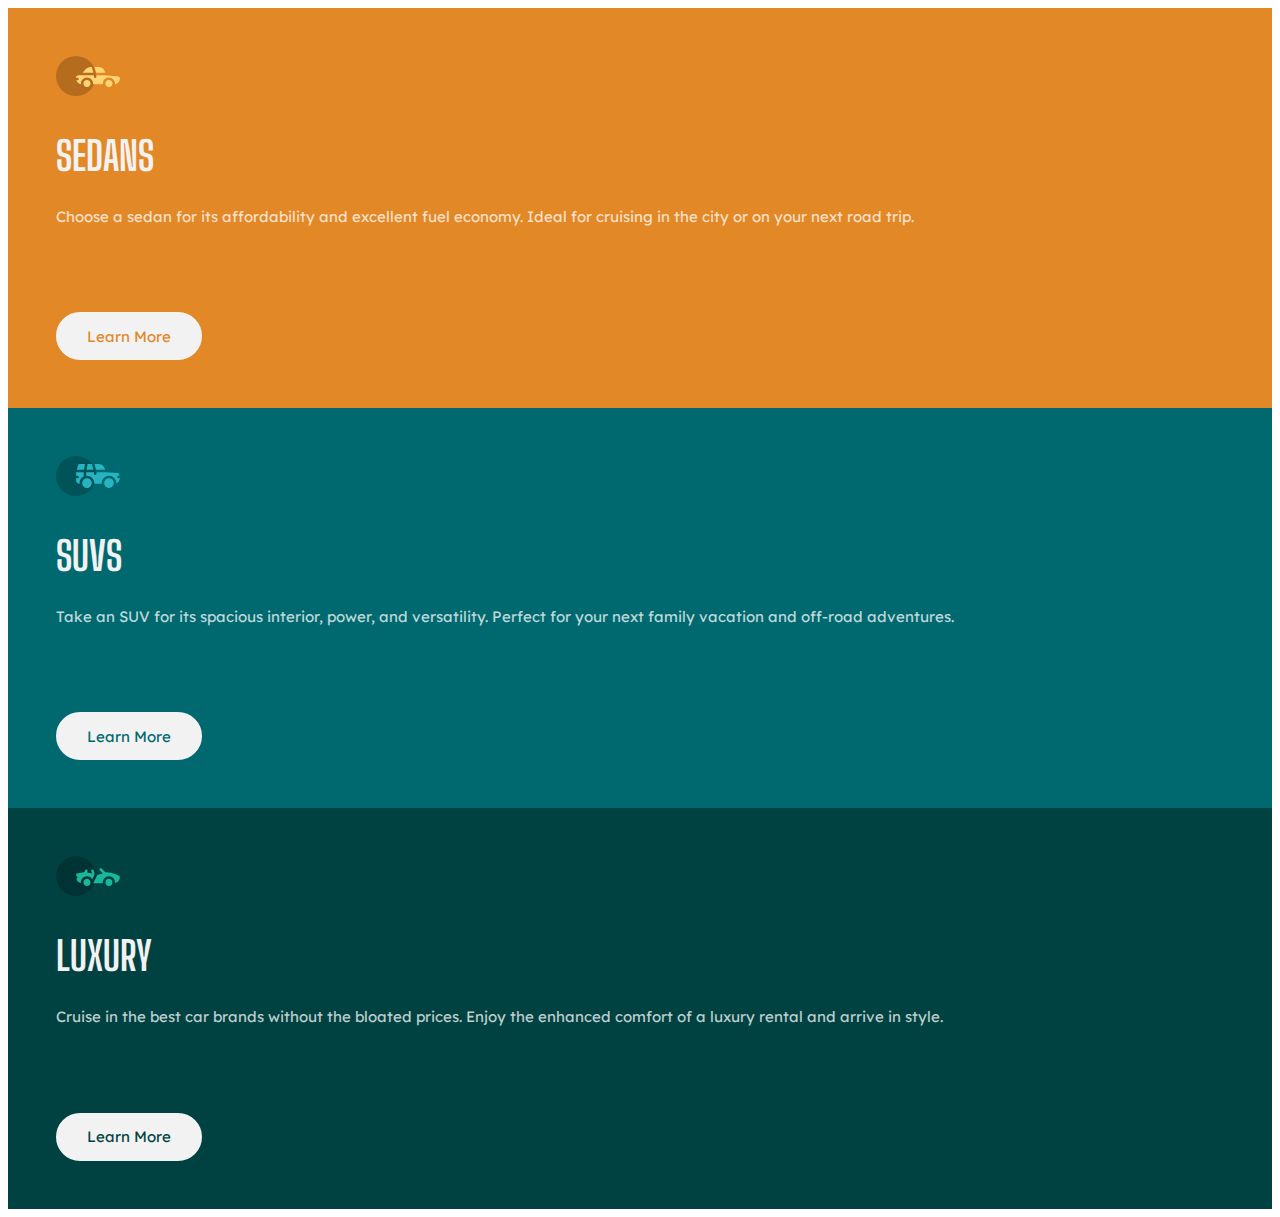
==== newbie/3-column-preview-card-component-main/index.html @ ac15ffae "initial commit - 3 column preview component" ====
<!DOCTYPE html>
<html lang="en">
<head>
  <meta charset="UTF-8">
  <meta name="viewport" content="width=device-width, initial-scale=1.0">
  <title>Frontend Mentor | 3-column preview card component</title>
  <link rel="icon" type="image/png" sizes="32x32" href="./images/favicon-32x32.png">
  <link rel="preconnect" href="https://fonts.googleapis.com">
  <link rel="preconnect" href="https://fonts.gstatic.com" crossorigin>
  <link href="https://fonts.googleapis.com/css2?family=Big+Shoulders+Display:wght@700&display=swap" rel="stylesheet">
  <link href="https://fonts.googleapis.com/css2?family=Lexend+Deca&display=swap" rel="stylesheet">
  <link rel="stylesheet" href="style.css">
</head>
<body>
  <main>
    <section>
      <!-- <h1 class="screen-reader">Car types preview component</h1> -->
      <article class="sedan">
        <img
          src="images/icon-sedans.svg"
          alt="icon representing of sedan car">
        <h2>Sedans</h2>
        <p>Choose a sedan for its affordability and excellent fuel economy. Ideal for cruising in the city or on your next road trip.</p>
        <button>Learn More</button>
      </article>
      <article class="suv">
        <img
          src="images/icon-suvs.svg"
          alt="icon representing of suv car">
        <h2>suvs</h2>
        <p>Take an SUV for its spacious interior, power, and versatility. Perfect for your next family vacation and off-road adventures.</p>
        <button>Learn More</button>
      </article>
      <article class="luxury">
        <img
          src="images/icon-luxury.svg"
          alt="icon representing of luxury cabriolet">
        <h2>Luxury</h2>
        <p>Cruise in the best car brands without the bloated prices. Enjoy the enhanced comfort of a luxury rental and arrive in style.</p>
        <button>Learn More</button>
      </article>
    </section>
  </main>
</body>
</html>
---- newbie/3-column-preview-card-component-main/style.css ----
:root {
  --color-background: hsl(0, 0%, 95%);
  --color-sedan: hsl(31, 77%, 52%);
  --color-suv: hsl(184, 100%, 22%);
  --color-luxury: hsl(179, 100%, 13%);
  --color-transparent-white: hsla(0, 0%, 100%, 0.75);
}

article {
  /* layout */
  padding: 3rem;
}

article button {
  /* text appearance */
  font-family: 'Lexend Deca', sans-serif;
  font-size: 0.9375rem;
  color: inherit;
  /* appearance */
  background-color: var(--color-background);
  border: 2px solid var(--color-background);
  border-radius: 1.5rem;
  height: 3rem;
  width: 9.125rem;
}

article button:hover {
  /* text appearance */
  color: var(--color-transparent-white);
  /* appearance */
  background-color: transparent;
  cursor: pointer;
}

article h2 {
  /* text appearance */
  font-family: 'Big Shoulders Display', cursive;
  font-size: 2.5rem;
  color: var(--color-background);
  text-transform: uppercase;
  /* layout */
  margin: 0 0 1.5rem;
}

article img {
  /* layout */
  display: block;
  margin: 0 0 2.25rem;
}

article p {
  /* text appearance */
  font-family: 'Lexend Deca', sans-serif;
  font-size: 0.9375rem;
  color: var(--color-transparent-white);
  line-height: 1.5625rem;
  /* Layout */
  margin: 0 0 5.2rem;
}

.sedan {
  /* appearance */
  background-color: var(--color-sedan);
  /* text appearance */
  color: var(--color-sedan);
}

.suv {
  /* appearance */
  background-color: var(--color-suv);
  /* text appearance */
  color: var(--color-suv);
}

.luxury {
  /* appearance */
  background-color: var(--color-luxury);
  /* text appearance */
  color: var(--color-luxury);
}
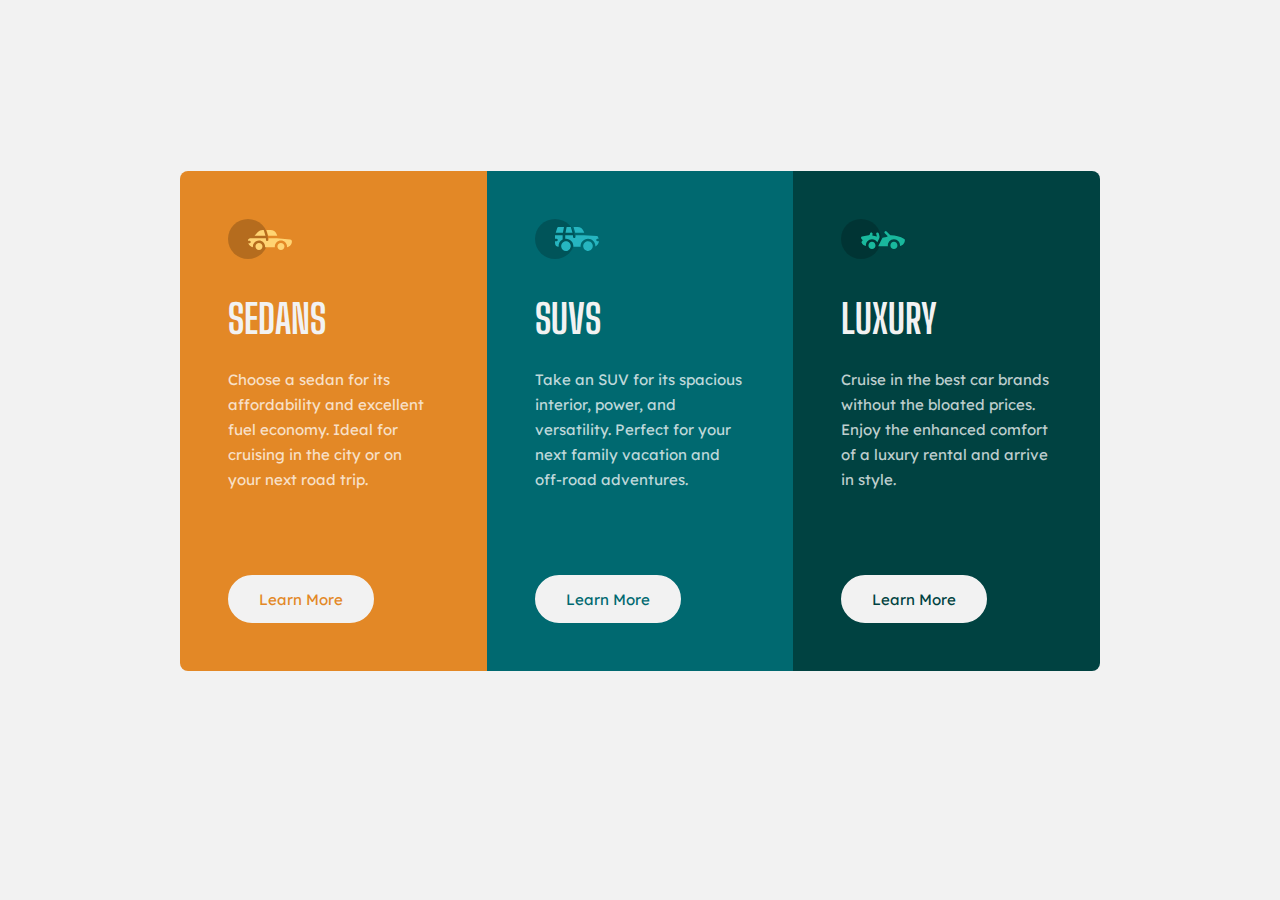
==== commit 78ce8110: "Added screen-reader class + html for accessibility. Changed background. Resolved issue with componen" ====
--- a/newbie/3-column-preview-card-component-main/index.html
+++ b/newbie/3-column-preview-card-component-main/index.html
@@ -14,11 +14,12 @@
 <body>
   <main>
     <section>
-      <!-- <h1 class="screen-reader">Car types preview component</h1> -->
+      <h1 class="screen-reader">available car types preview.</h1>
       <article class="sedan">
         <img
           src="images/icon-sedans.svg"
-          alt="icon representing of sedan car">
+          alt="light gray circle with orange sedan."
+          title="Icon representing of sedan">
         <h2>Sedans</h2>
         <p>Choose a sedan for its affordability and excellent fuel economy. Ideal for cruising in the city or on your next road trip.</p>
         <button>Learn More</button>
@@ -26,7 +27,8 @@
       <article class="suv">
         <img
           src="images/icon-suvs.svg"
-          alt="icon representing of suv car">
+          alt="light gray circle with cyan suv."
+          title="Icon representing of SUV">
         <h2>suvs</h2>
         <p>Take an SUV for its spacious interior, power, and versatility. Perfect for your next family vacation and off-road adventures.</p>
         <button>Learn More</button>
@@ -34,7 +36,8 @@
       <article class="luxury">
         <img
           src="images/icon-luxury.svg"
-          alt="icon representing of luxury cabriolet">
+          alt="light gray circle with dark cyan cabriolet."
+          title="Icon representing of luxury cabriolet">
         <h2>Luxury</h2>
         <p>Cruise in the best car brands without the bloated prices. Enjoy the enhanced comfort of a luxury rental and arrive in style.</p>
         <button>Learn More</button>
--- a/newbie/3-column-preview-card-component-main/style.css
+++ b/newbie/3-column-preview-card-component-main/style.css
@@ -55,7 +55,44 @@
   color: var(--color-transparent-white);
   line-height: 1.5625rem;
   /* Layout */
-  margin: 0 0 5.2rem;
+  margin: 0 0 1.5625rem;
+}
+
+body {
+  /* appearance */
+  background-color: var(--color-background);
+  /* layout */
+  margin: 0;
+}
+
+main {
+  display: flex;
+  justify-content: center;
+}
+
+section {
+  /* layout */
+  margin: 5.5rem 1.5rem 0.5rem;
+  max-width: 21rem;
+}
+
+section article:first-of-type {
+  /* appearance */
+  border-radius: 0.5rem 0.5rem 0 0;
+}
+
+section article:last-of-type {
+  /* appearance */
+  border-radius: 0 0 0.5rem 0.5rem;
+}
+
+.screen-reader {
+  position: absolute;
+  width: 1px;
+  height: 1px;
+  overflow: hidden;
+  top: 0;
+  left: 0;
 }
 
 .sedan {
@@ -77,4 +114,31 @@
   background-color: var(--color-luxury);
   /* text appearance */
   color: var(--color-luxury);
+}
+
+@media screen and (min-width: 800px) {
+  article p {
+    /* layout */
+    margin: 0 0 5.1875rem;
+  }
+
+  section {
+    /* layout */
+    display: grid;
+    grid-template-columns: repeat(3, 1fr);
+    /* value for margin-top 171px is only used to match Frontend Mentor design screenshot
+    in general I would propably want to use value like .5rem or 0 */
+    margin: 171px auto 0.5rem;
+    max-width: 57.5rem;
+  }
+
+  section article:first-of-type {
+    /* appearance */
+    border-radius: 0.5rem 0 0 0.5rem;
+  }
+  
+  section article:last-of-type {
+    /* appearance */
+    border-radius: 0 0.5rem 0.5rem 0;
+  }
 }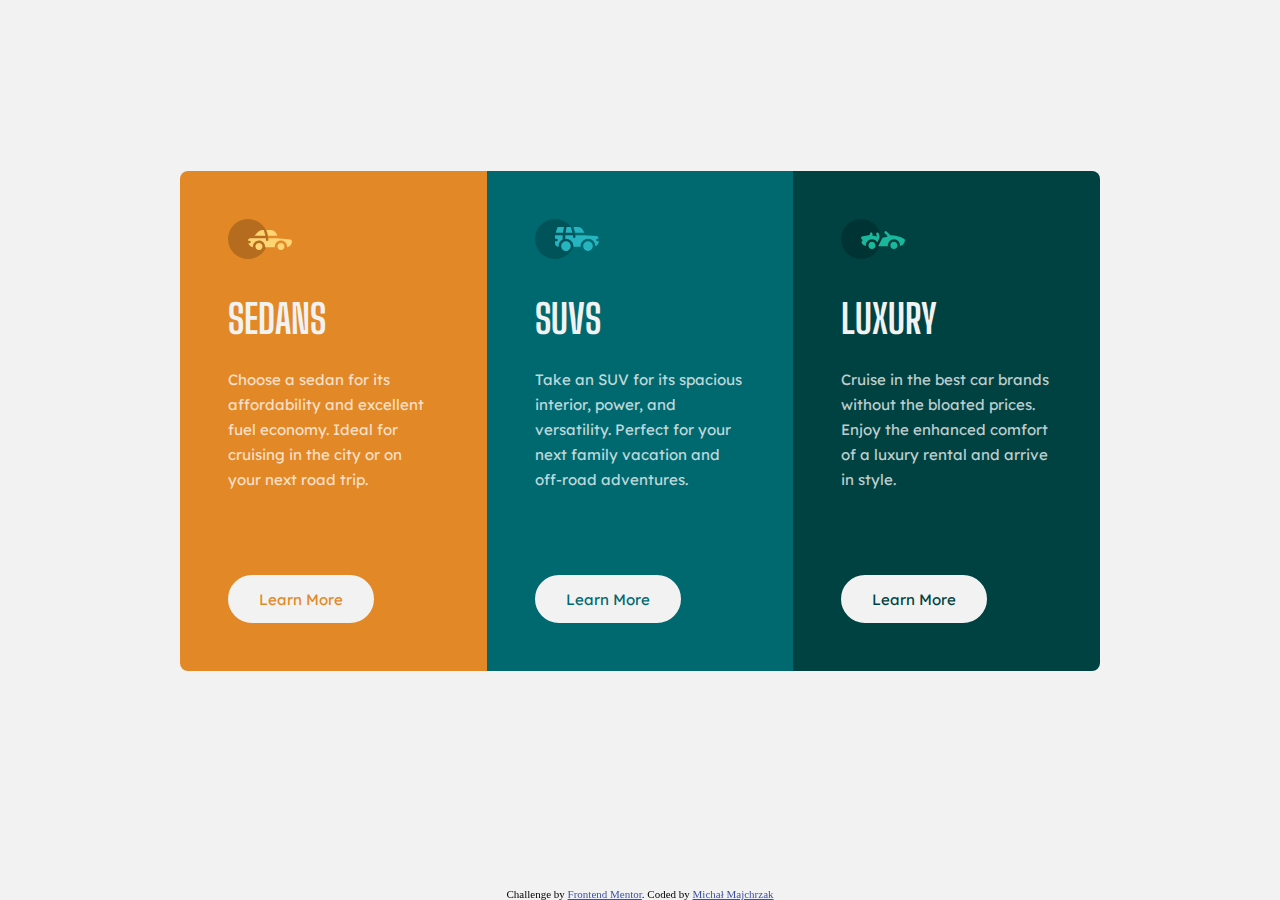
==== commit d4ba0c15: "Added footer markup and attribution styling." ====
--- a/newbie/3-column-preview-card-component-main/index.html
+++ b/newbie/3-column-preview-card-component-main/index.html
@@ -44,5 +44,11 @@
       </article>
     </section>
   </main>
+  <footer>
+    <div class="attribution">
+      Challenge by <a href="https://www.frontendmentor.io?ref=challenge" target="_blank">Frontend Mentor</a>. 
+      Coded by <a href="https://michal-majchrzak.github.io/front-end-challenges/" target="_blank" lang="pl">Michał Majchrzak</a>
+    </div>
+  </footer>
 </body>
 </html>--- a/newbie/3-column-preview-card-component-main/style.css
+++ b/newbie/3-column-preview-card-component-main/style.css
@@ -65,6 +65,13 @@
   margin: 0;
 }
 
+footer {
+  /* layout */
+  bottom: 0;
+  position: fixed;
+  width: 100vw;
+}
+
 main {
   display: flex;
   justify-content: center;
@@ -93,6 +100,15 @@
   overflow: hidden;
   top: 0;
   left: 0;
+}
+
+.attribution { 
+  font-size: 11px; 
+  text-align: center; 
+}
+
+.attribution a { 
+  color: hsl(228, 45%, 44%); 
 }
 
 .sedan {
